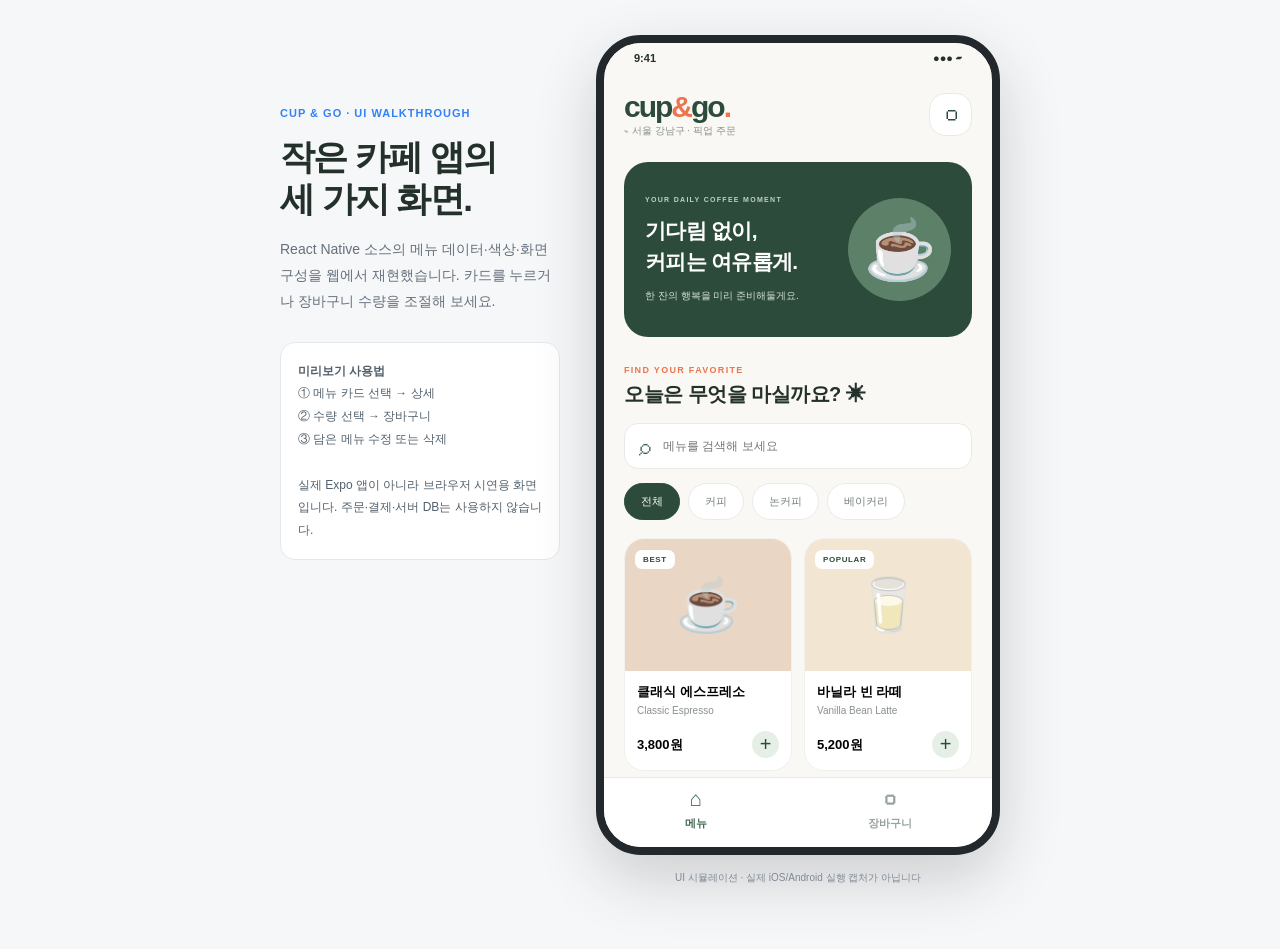
==== demo/cup-and-go/index.html @ 4f2d4dec "feat(blog): add interactive Cup & Go UI walkthrough" ====
<!doctype html>
<html lang="ko">
<head>
<meta charset="utf-8"><meta name="viewport" content="width=device-width, initial-scale=1">
<title>Cup & Go — 화면 미리보기</title>
<meta name="description" content="Cup & Go React Native 프로젝트의 화면 구성을 브라우저에서 재현한 인터랙티브 미리보기. 실제 앱 빌드/SQLite/서버 주문과는 별개입니다.">
<style>
:root{--bg:#faf8f5;--ink:#24312b;--sub:#899189;--green:#426a51;--deep:#2c4b3a;--mint:#e5efe6;--orange:#ed744c;--line:#e8eae5;--white:#fff}
*{box-sizing:border-box}html,body{margin:0}body{background:#f6f7f8;color:var(--ink);font-family:-apple-system,BlinkMacSystemFont,'Apple SD Gothic Neo','Noto Sans KR',Arial,sans-serif;min-width:320px}
.wrapper{display:flex;gap:36px;align-items:flex-start;justify-content:center;padding:35px 22px 54px;flex-wrap:wrap}.intro{width:280px;padding-top:68px}.intro .label{display:inline-block;color:#3182f6;font-size:11px;font-weight:800;letter-spacing:1px}.intro h1{font-size:35px;line-height:1.2;margin:15px 0 17px;letter-spacing:-1.6px}.intro p{font-size:14px;line-height:1.85;color:#65707c}.intro .tips{font-size:12px;padding:17px;background:#fff;border:1px solid #e5e8eb;border-radius:15px;margin-top:27px;line-height:1.9;color:#52606c}.intro a{color:#3182f6;text-decoration:none;font-weight:700}.legend{color:#8b95a1;font-size:11px;margin:16px 0}
.phone-wrap{width:min(100%,404px);flex-shrink:0}.phone{width:100%;height:820px;display:flex;flex-direction:column;border:8px solid #23282c;border-radius:45px;overflow:hidden;background:var(--bg);box-shadow:0 24px 62px #191f2830;position:relative}.status{height:29px;flex-shrink:0;display:flex;align-items:center;justify-content:space-between;padding:0 30px;font-size:11px;font-weight:800;background:var(--bg)}.screen{flex:1;overflow-y:auto;scrollbar-width:thin}.screen::-webkit-scrollbar{width:3px}.screen::-webkit-scrollbar-thumb{background:#dae2d9}.bottom{height:70px;background:#fff;border-top:1px solid var(--line);display:flex;justify-content:space-around;align-items:center;flex-shrink:0;padding-bottom:8px}.bottom button{border:0;background:none;color:#97a19b;font-size:11px;font-weight:800;cursor:pointer;display:flex;flex-direction:column;gap:5px;align-items:center}.bottom button.active{color:var(--green)}.bottom button .navicon{font-size:21px;font-weight:600}.pad{padding:18px 20px 25px}.row{display:flex;justify-content:space-between;align-items:center}.brand{font-size:30px;letter-spacing:-2px;font-weight:900;color:var(--deep)}.brand em{font-style:normal;color:var(--orange)}.place{color:var(--sub);font-size:10px;margin-top:0}.bag{width:43px;height:43px;border-radius:16px;border:1px solid var(--line);background:white;cursor:pointer;font-size:24px;color:var(--deep);position:relative}.bag span{position:absolute;right:-3px;top:-7px;font-size:10px;background:var(--orange);color:white;padding:3px 6px;border-radius:12px}.hero{background:var(--deep);border-radius:24px;color:#fff;min-height:175px;margin:24px 0 28px;padding:21px;display:flex;align-items:center;justify-content:space-between;overflow:hidden;position:relative}.hero .eyebrow{color:#bfd2c6;font-size:7px;font-weight:800;letter-spacing:1.3px}.hero h2{font-size:21px;margin:13px 0 11px;line-height:1.47;letter-spacing:-.7px}.hero p{color:#d6e2d9;font-size:10px;margin:0}.cup-graphic{background:#5d8069;width:103px;height:103px;flex-shrink:0;border-radius:100%;display:grid;place-items:center;font-size:58px}.eyebrow{color:var(--orange);font-size:9px;font-weight:800;letter-spacing:1.3px}.headline{font-size:20px;margin:6px 0 15px;letter-spacing:-.5px}.searchbox{display:flex;align-items:center;gap:10px;height:46px;border:1px solid var(--line);background:#fff;border-radius:14px;padding:0 14px;margin-bottom:14px}.searchbox span{color:var(--green);font-size:23px}.searchbox input{border:0;outline:0;flex:1;min-width:0;font:inherit;font-size:12px;color:var(--ink)}.chips{display:flex;gap:8px;margin-bottom:18px;overflow-x:auto}.chip{white-space:nowrap;padding:10px 16px;font-size:11px;border:1px solid var(--line);background:#fff;border-radius:20px;color:#778379;cursor:pointer}.chip.on{background:var(--deep);color:#fff;border-color:var(--deep)}.grid{display:grid;grid-template-columns:1fr 1fr;gap:12px}.menu-card{border:1px solid #f0f0ec;border-radius:20px;overflow:hidden;background:#fff;cursor:pointer;text-align:left;padding:0}.tile-art{height:132px;display:grid;place-items:center;position:relative;font-size:52px}.pill{position:absolute;top:11px;left:10px;padding:5px 8px;background:#fff;border-radius:7px;font-size:8px;font-weight:900;letter-spacing:.6px;color:var(--deep)}.tile-copy{padding:12px}.item-name{font-size:13px;font-weight:800}.english{color:var(--sub);font-size:10px;margin-top:4px}.tile-foot{display:flex;justify-content:space-between;align-items:center;margin-top:15px}.price{font-size:13px;font-weight:800}.plus{border-radius:50%;width:27px;height:27px;background:var(--mint);color:var(--deep);display:grid;place-items:center;font-size:20px}.disclaimer{font-size:10px;color:#9da59e;line-height:1.6;text-align:center;margin:23px 0 0}
.detail-head{display:flex;align-items:center;justify-content:space-between;padding:10px 20px 15px}.top-btn{width:38px;height:38px;background:white;border:1px solid var(--line);border-radius:14px;color:var(--deep);font-size:24px;cursor:pointer}.detail-title{font-size:14px;font-weight:800}.detail-visual{height:254px;border-radius:25px;display:grid;place-items:center;position:relative;overflow:hidden;margin-bottom:25px}.detail-visual:before{content:'';position:absolute;width:195px;height:195px;border-radius:50%;background:#ffffff50}.detail-visual .emoji{font-size:108px;position:relative}.detail-art{padding:0 21px}.detail-main{padding:0 22px}.detail-main h1{font-size:26px;margin:11px 0 0;letter-spacing:-1px}.detail-main .en{font-size:13px;color:var(--sub);margin-top:3px}.detail-main .desc{color:#626c64;font-size:13px;line-height:1.85;margin:19px 0}.separator{height:1px;background:var(--line);margin:22px 0}.qrow{display:flex;align-items:center;justify-content:space-between}.qrow strong{font-size:14px}.qrow small{font-size:10px;color:var(--sub);display:block;margin-top:5px}.qty{display:flex;align-items:center;gap:11px}.qty button{height:27px;width:27px;background:#f1f1ed;border:0;border-radius:50%;cursor:pointer;color:var(--deep);font-size:17px}.qty span{font-size:13px;font-weight:800;min-width:12px;text-align:center}.hint{margin:28px 0 15px;padding:18px;border-radius:16px;background:var(--mint);display:flex;gap:12px;color:var(--deep)}.hint .icon{font-size:21px}.hint strong{font-size:12px}.hint p{color:#66816d;font-size:10px;line-height:1.6;margin:5px 0 0}.action-area{border-top:1px solid var(--line);background:#fff;padding:12px 20px}.action{border:0;border-radius:14px;cursor:pointer;width:100%;background:var(--green);color:#fff;padding:17px 16px;font:inherit;font-size:13px;font-weight:800;display:flex;justify-content:space-between;align-items:center}.action span{font-size:13px}.action:hover{background:var(--deep)}.cart-title{font-size:27px;font-weight:900;margin:7px 0}.cart-title span{color:var(--green);font-size:18px}.cart-head{padding:24px 22px}.clear{font-size:11px;color:var(--sub);border:0;background:transparent;text-decoration:underline;cursor:pointer}.cart-pad{padding:3px 20px 22px}.cart-pad h3{font-size:15px}.cartline{display:flex;gap:13px;border:1px solid var(--line);background:#fff;border-radius:20px;padding:11px;margin:12px 0}.cartart{width:87px;height:90px;flex-shrink:0;border-radius:15px;display:grid;place-items:center;font-size:45px}.cartbody{flex:1;min-width:0;display:flex;flex-direction:column;justify-content:space-between}.carttop{display:flex;justify-content:space-between;gap:5px}.carttop strong{font-size:12px}.delete{border:0;background:none;color:var(--sub);cursor:pointer}.cartbottom{display:flex;justify-content:space-between;align-items:center}.receipt{background:#fff;border:1px solid var(--line);border-radius:19px;padding:19px;margin-top:26px}.receipt h3{margin:0 0 22px}.receiptrow{display:flex;justify-content:space-between;font-size:12px;margin-bottom:15px}.receiptrow small{font-size:12px;color:var(--sub)}.total{font-size:18px;font-weight:900;color:var(--deep)}.empty{text-align:center;padding:85px 25px;color:var(--sub)}.empty .circle{height:142px;width:142px;background:var(--mint);border-radius:50%;display:grid;place-items:center;font-size:64px;margin:0 auto 25px}.empty h2{font-size:19px;color:var(--ink)}.empty p{font-size:12px;line-height:1.7}.empty .action{margin-top:30px;justify-content:center}.previewlabel{color:#8b95a1;font-size:10px;text-align:center;margin-top:16px}
@media(max-width:760px){.wrapper{padding:16px 14px 32px;gap:17px}.intro{width:min(100%,404px);padding-top:4px}.intro h1{font-size:24px;margin:7px 0}.intro p{margin:0;font-size:12px}.intro .tips{display:none}.phone{height:730px;border-radius:34px;border-width:6px}.phone-wrap{max-width:404px}.legend{margin:4px 0}}
</style>
</head>
<body>
<div class="wrapper">
  <aside class="intro"><span class="label">CUP &amp; GO · UI WALKTHROUGH</span><h1>작은 카페 앱의<br>세 가지 화면.</h1><p>React Native 소스의 메뉴 데이터·색상·화면 구성을 웹에서 재현했습니다. 카드를 누르거나 장바구니 수량을 조절해 보세요.</p><div class="tips"><strong>미리보기 사용법</strong><br>① 메뉴 카드 선택 → 상세<br>② 수량 선택 → 장바구니<br>③ 담은 메뉴 수정 또는 삭제<br><br>실제 Expo 앱이 아니라 브라우저 시연용 화면입니다. 주문·결제·서버 DB는 사용하지 않습니다.</div></aside>
  <section class="phone-wrap" aria-label="Cup and Go 화면 미리보기"><div class="phone"><div class="status"><span>9:41</span><span>●●●  ▰</span></div><main id="screen" class="screen"></main><div id="action-area"></div><nav id="bottom" class="bottom" aria-label="화면 전환"></nav></div><p class="previewlabel">UI 시뮬레이션 · 실제 iOS/Android 실행 캡처가 아닙니다</p></section>
</div>
<script id="menu-data" type="application/json">[{"id": "espresso", "name": "클래식 에스프레소", "englishName": "Classic Espresso", "category": "coffee", "description": "깊고 진한 초콜릿 향과 고소한 여운이 남는 시그니처 에스프레소.", "price": 3800, "emoji": "☕", "background": "#E9D6C4", "badge": "BEST"}, {"id": "latte", "name": "바닐라 빈 라떼", "englishName": "Vanilla Bean Latte", "category": "coffee", "description": "마다가스카르 바닐라와 부드러운 우유가 어우러진 달콤한 라떼.", "price": 5200, "emoji": "🥛", "background": "#F2E6D2", "badge": "POPULAR"}, {"id": "americano", "name": "아이스 아메리카노", "englishName": "Iced Americano", "category": "coffee", "description": "산뜻한 산미와 균형 잡힌 바디감, 매일 마시기 좋은 커피.", "price": 4200, "emoji": "🧊", "background": "#DCE6EA", "badge": null}, {"id": "matcha", "name": "제주 말차 라떼", "englishName": "Jeju Matcha Latte", "category": "noncoffee", "description": "진한 제주 말차와 고소한 우유의 깔끔한 조화.", "price": 5800, "emoji": "🍵", "background": "#DBE8D6", "badge": "NEW"}, {"id": "lemonade", "name": "레몬 스파클링", "englishName": "Lemon Sparkling", "category": "noncoffee", "description": "생레몬의 상큼함을 톡톡 터지는 탄산에 담았어요.", "price": 5500, "emoji": "🍋", "background": "#F5E8B9", "badge": null}, {"id": "croissant", "name": "버터 크루아상", "englishName": "Butter Croissant", "category": "bakery", "description": "겹겹이 결이 살아 있는 프랑스산 버터 크루아상.", "price": 3900, "emoji": "🥐", "background": "#F0DEC7", "badge": "BEST"}, {"id": "cookie", "name": "초코칩 쿠키", "englishName": "Chocolate Chip Cookie", "category": "bakery", "description": "진한 다크초콜릿과 브라운 버터를 넣은 꾸덕한 쿠키.", "price": 3200, "emoji": "🍪", "background": "#EAD6C4", "badge": null}]</script>
<script>
const menu=JSON.parse(document.getElementById('menu-data').textContent);
const byId=Object.fromEntries(menu.map(i=>[i.id,i]));
const query=new URLSearchParams(location.search);
const startScreen=query.get('screen');
const state={view:startScreen==='cart'?'cart':startScreen==='detail'?'detail':'menu',filter:'all',search:'',detailId:'latte',quantity:1,cart:startScreen==='cart'?{latte:2,croissant:1}:{},placed:false};
const screen=document.getElementById('screen'), bottom=document.getElementById('bottom'), actionArea=document.getElementById('action-area');
const money=n=>new Intl.NumberFormat('ko-KR').format(n)+'원';
const esc=v=>String(v).replace(/[&<>"']/g,c=>({'&':'&amp;','<':'&lt;','>':'&gt;','"':'&quot;',"'":'&#39;'}[c]));
const count=()=>Object.values(state.cart).reduce((sum,n)=>sum+n,0);
const total=()=>Object.entries(state.cart).reduce((sum,[id,n])=>sum+(byId[id]?.price||0)*n,0);
const qty=(value,type,id)=>`<div class="qty"><button type="button" data-action="${type}" data-id="${id}" data-n="-1" aria-label="수량 감소">−</button><span>${value}</span><button type="button" data-action="${type}" data-id="${id}" data-n="1" aria-label="수량 증가">+</button></div>`;
function navigation(){return `<button data-action="go-menu" class="${state.view==='menu'?'active':''}"><span class="navicon">⌂</span>메뉴</button><button data-action="go-cart" class="${state.view==='cart'?'active':''}"><span class="navicon">▢</span>장바구니 ${count()?'('+count()+')':''}</button>`}
function menuPage(){const filtered=menu.filter(i=>(state.filter==='all'||i.category===state.filter)&&(i.name+' '+i.englishName).toLowerCase().includes(state.search.toLowerCase()));return `<div class="pad"><div class="row"><div><div class="brand">cup<em>&amp;</em>go<em>.</em></div><div class="place">⌁ 서울 강남구 · 픽업 주문</div></div><button class="bag" data-action="go-cart" aria-label="장바구니 열기">▢${count()?'<span>'+count()+'</span>':''}</button></div><div class="hero"><div><div class="eyebrow">YOUR DAILY COFFEE MOMENT</div><h2>기다림 없이,<br>커피는 여유롭게.</h2><p>한 잔의 행복을 미리 준비해둘게요.</p></div><div class="cup-graphic">☕</div></div><div class="eyebrow">FIND YOUR FAVORITE</div><h2 class="headline">오늘은 무엇을 마실까요? ✳</h2><label class="searchbox"><span>⌕</span><input id="search" placeholder="메뉴를 검색해 보세요" aria-label="메뉴 검색" value="${esc(state.search)}"></label><div class="chips">${[['all','전체'],['coffee','커피'],['noncoffee','논커피'],['bakery','베이커리']].map(([v,label])=>`<button data-action="filter" data-id="${v}" class="chip ${state.filter===v?'on':''}">${label}</button>`).join('')}</div><div class="grid">${filtered.map(item=>`<button class="menu-card" data-action="detail" data-id="${item.id}"><div class="tile-art" style="background:${item.background}">${item.badge?'<span class="pill">'+esc(item.badge)+'</span>':''}<span>${esc(item.emoji)}</span></div><div class="tile-copy"><div class="item-name">${esc(item.name)}</div><div class="english">${esc(item.englishName)}</div><div class="tile-foot"><span class="price">${money(item.price)}</span><span class="plus">+</span></div></div></button>`).join('')||'<p>검색 결과가 없어요.</p>'}</div><p class="disclaimer">학습용 화면 미리보기 · 실제 주문 및 결제는 진행되지 않아요.</p></div>`}
function detailPage(){const i=byId[state.detailId]||menu[0];return `<div class="detail-head"><button class="top-btn" data-action="go-menu" aria-label="뒤로">‹</button><span class="detail-title">메뉴 상세</span><button class="top-btn" data-action="go-cart" aria-label="장바구니">▢</button></div><div class="detail-art"><div class="detail-visual" style="background:${i.background}">${i.badge?'<span class="pill">'+esc(i.badge)+'</span>':''}<span class="emoji">${esc(i.emoji)}</span></div></div><div class="detail-main"><div class="eyebrow">MADE WITH CARE, JUST FOR YOU</div><h1>${esc(i.name)}</h1><div class="en">${esc(i.englishName)}</div><p class="desc">${esc(i.description)}</p><div class="separator"></div><div class="qrow"><div><strong>수량 선택</strong><small>한 번에 최대 20개까지 담을 수 있어요.</small></div>${qty(state.quantity,'detail-qty',i.id)}</div><div class="hint"><span class="icon">✳</span><div><strong>픽업 주문 연습</strong><p>실제 결제는 진행되지 않는 포트폴리오 데모입니다.</p></div></div></div>`}
function cartPage(){const rows=Object.entries(state.cart).filter(([,n])=>n>0);return `<div class="cart-head row"><div><div class="eyebrow">YOUR ORDER</div><h1 class="cart-title">장바구니 <span>(${count()})</span></h1></div>${rows.length?'<button class="clear" data-action="clear">전체 비우기</button>':''}</div>${!rows.length?`<div class="empty"><div class="circle">${state.placed?'🎉':'🛍️'}</div><h2>${state.placed?'데모 주문 완료!':'아직 담긴 메뉴가 없어요'}</h2><p>${state.placed?'미리보기에서 주문 과정을 시뮬레이션했어요. 실제 서버에는 저장되지 않습니다.':'오늘의 커피를 골라 장바구니에 담아보세요.'}</p><button class="action" data-action="go-menu">메뉴 보러 가기 →</button></div>`:`<div class="cart-pad"><h3>담은 메뉴</h3>${rows.map(([id,n])=>{const i=byId[id];return `<div class="cartline"><div class="cartart" style="background:${i.background}">${esc(i.emoji)}</div><div class="cartbody"><div><div class="carttop"><strong>${esc(i.name)}</strong><button class="delete" data-action="remove" data-id="${id}" aria-label="${esc(i.name)} 삭제">✕</button></div><div class="english">${esc(i.englishName)}</div></div><div class="cartbottom"><strong class="price">${money(i.price*n)}</strong>${qty(n,'cart-qty',id)}</div></div></div>`}).join('')}<div class="receipt"><h3>주문 요약</h3><div class="receiptrow"><small>상품 금액</small><strong>${money(total())}</strong></div><div class="receiptrow"><small>픽업 수수료</small><strong style="color:var(--green)">무료</strong></div><div class="separator"></div><div class="receiptrow"><strong>총 금액</strong><strong class="total">${money(total())}</strong></div></div><p class="disclaimer">이 웹 미리보기는 브라우저 메모리에서만 장바구니를 관리합니다. 실제 앱 버전의 SQLite나 주문 서버에 연결되지 않습니다.</p></div>`}`}
function render(){screen.innerHTML=state.view==='detail'?detailPage():state.view==='cart'?cartPage():menuPage();actionArea.className='';actionArea.innerHTML=state.view==='detail'?`<div class="action-area"><button class="action" data-action="add">장바구니에 담기 → <span>${money((byId[state.detailId]||menu[0]).price*state.quantity)}</span></button></div>`:state.view==='cart'&&count()?`<div class="action-area"><button class="action" data-action="checkout">데모 주문 체험 → <span>${money(total())}</span></button></div>`:'';bottom.innerHTML=navigation()}
function go(view){state.view=view;screen.scrollTop=0;render()}
document.addEventListener('click',event=>{const b=event.target.closest('[data-action]');if(!b)return;const action=b.dataset.action,id=b.dataset.id,n=Number(b.dataset.n);switch(action){case'go-menu':go('menu');break;case'go-cart':go('cart');break;case'filter':state.filter=id;render();break;case'detail':state.detailId=id;state.quantity=1;go('detail');break;case'detail-qty':state.quantity=Math.max(1,Math.min(20,state.quantity+n));render();break;case'cart-qty':state.cart[id]=Math.max(0,Math.min(20,(state.cart[id]||0)+n));if(!state.cart[id])delete state.cart[id];render();break;case'remove':delete state.cart[id];render();break;case'clear':state.cart={};state.placed=false;render();break;case'add':state.cart[state.detailId]=Math.min(20,(state.cart[state.detailId]||0)+state.quantity);state.placed=false;go('cart');break;case'checkout':state.placed=true;state.cart={};go('cart');break}});
document.addEventListener('input',event=>{if(event.target.id==='search'){const value=event.target.value,sel=event.target.selectionStart;state.search=value;render();const target=document.getElementById('search');if(target){target.focus();target.setSelectionRange(sel,sel)}}});
render();
</script>
</body></html>
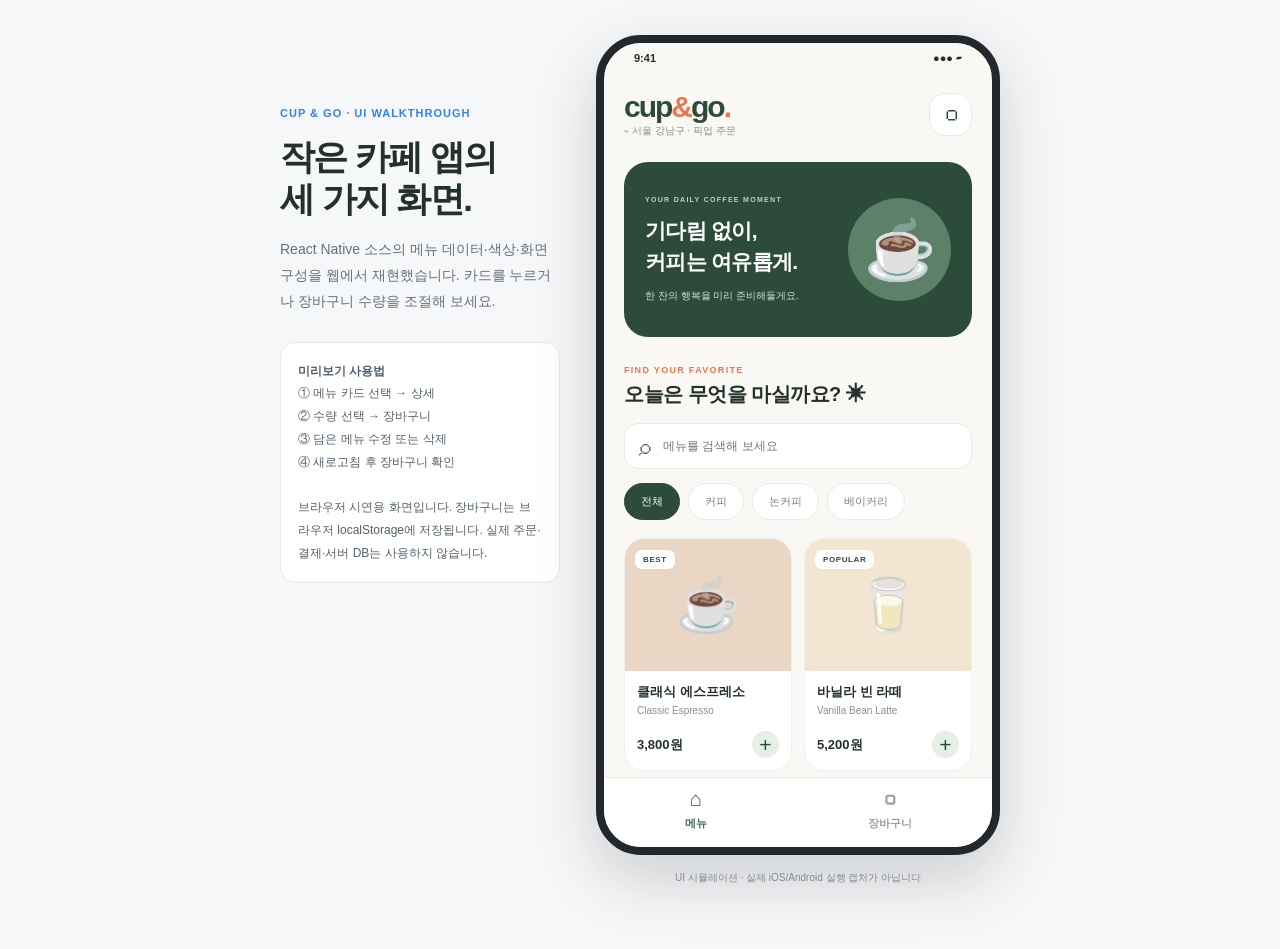
==== commit bc228172: "fix: persist preview cart CRUD in browser storage and enable quick add" ====
--- a/demo/cup-and-go/index.html
+++ b/demo/cup-and-go/index.html
@@ -12,10 +12,20 @@
 .detail-head{display:flex;align-items:center;justify-content:space-between;padding:10px 20px 15px}.top-btn{width:38px;height:38px;background:white;border:1px solid var(--line);border-radius:14px;color:var(--deep);font-size:24px;cursor:pointer}.detail-title{font-size:14px;font-weight:800}.detail-visual{height:254px;border-radius:25px;display:grid;place-items:center;position:relative;overflow:hidden;margin-bottom:25px}.detail-visual:before{content:'';position:absolute;width:195px;height:195px;border-radius:50%;background:#ffffff50}.detail-visual .emoji{font-size:108px;position:relative}.detail-art{padding:0 21px}.detail-main{padding:0 22px}.detail-main h1{font-size:26px;margin:11px 0 0;letter-spacing:-1px}.detail-main .en{font-size:13px;color:var(--sub);margin-top:3px}.detail-main .desc{color:#626c64;font-size:13px;line-height:1.85;margin:19px 0}.separator{height:1px;background:var(--line);margin:22px 0}.qrow{display:flex;align-items:center;justify-content:space-between}.qrow strong{font-size:14px}.qrow small{font-size:10px;color:var(--sub);display:block;margin-top:5px}.qty{display:flex;align-items:center;gap:11px}.qty button{height:27px;width:27px;background:#f1f1ed;border:0;border-radius:50%;cursor:pointer;color:var(--deep);font-size:17px}.qty span{font-size:13px;font-weight:800;min-width:12px;text-align:center}.hint{margin:28px 0 15px;padding:18px;border-radius:16px;background:var(--mint);display:flex;gap:12px;color:var(--deep)}.hint .icon{font-size:21px}.hint strong{font-size:12px}.hint p{color:#66816d;font-size:10px;line-height:1.6;margin:5px 0 0}.action-area{border-top:1px solid var(--line);background:#fff;padding:12px 20px}.action{border:0;border-radius:14px;cursor:pointer;width:100%;background:var(--green);color:#fff;padding:17px 16px;font:inherit;font-size:13px;font-weight:800;display:flex;justify-content:space-between;align-items:center}.action span{font-size:13px}.action:hover{background:var(--deep)}.cart-title{font-size:27px;font-weight:900;margin:7px 0}.cart-title span{color:var(--green);font-size:18px}.cart-head{padding:24px 22px}.clear{font-size:11px;color:var(--sub);border:0;background:transparent;text-decoration:underline;cursor:pointer}.cart-pad{padding:3px 20px 22px}.cart-pad h3{font-size:15px}.cartline{display:flex;gap:13px;border:1px solid var(--line);background:#fff;border-radius:20px;padding:11px;margin:12px 0}.cartart{width:87px;height:90px;flex-shrink:0;border-radius:15px;display:grid;place-items:center;font-size:45px}.cartbody{flex:1;min-width:0;display:flex;flex-direction:column;justify-content:space-between}.carttop{display:flex;justify-content:space-between;gap:5px}.carttop strong{font-size:12px}.delete{border:0;background:none;color:var(--sub);cursor:pointer}.cartbottom{display:flex;justify-content:space-between;align-items:center}.receipt{background:#fff;border:1px solid var(--line);border-radius:19px;padding:19px;margin-top:26px}.receipt h3{margin:0 0 22px}.receiptrow{display:flex;justify-content:space-between;font-size:12px;margin-bottom:15px}.receiptrow small{font-size:12px;color:var(--sub)}.total{font-size:18px;font-weight:900;color:var(--deep)}.empty{text-align:center;padding:85px 25px;color:var(--sub)}.empty .circle{height:142px;width:142px;background:var(--mint);border-radius:50%;display:grid;place-items:center;font-size:64px;margin:0 auto 25px}.empty h2{font-size:19px;color:var(--ink)}.empty p{font-size:12px;line-height:1.7}.empty .action{margin-top:30px;justify-content:center}.previewlabel{color:#8b95a1;font-size:10px;text-align:center;margin-top:16px}
 @media(max-width:760px){.wrapper{padding:16px 14px 32px;gap:17px}.intro{width:min(100%,404px);padding-top:4px}.intro h1{font-size:24px;margin:7px 0}.intro p{margin:0;font-size:12px}.intro .tips{display:none}.phone{height:730px;border-radius:34px;border-width:6px}.phone-wrap{max-width:404px}.legend{margin:4px 0}}
 </style>
+<style id="embed-mode-styles">
+body.embed{background:#fff;min-width:0}
+body.embed .intro{display:none}
+body.embed .wrapper{padding:12px 8px 22px;gap:0}
+body.embed .phone-wrap{width:min(100%,404px)}
+body.embed .phone{height:730px;border-width:7px;border-radius:36px;box-shadow:0 10px 36px #191f2820}
+</style>
+<style id="cart-persistence-style">
+.menu-card{position:relative}.menu-detail{display:block;width:100%;text-align:left;border:0;padding:0;background:#fff;color:inherit;font:inherit;cursor:pointer}.menu-detail .tile-foot{padding-right:32px;min-height:27px}.quick-add{position:absolute;right:12px;bottom:12px;border:0;cursor:pointer;font:inherit;font-size:21px;line-height:1}.quick-add:focus-visible{outline:2px solid var(--green);outline-offset:2px}.storage-notice{padding:10px 16px;color:#984b34;font-size:12px;background:#fff0ec;line-height:1.5}.menu-detail:focus-visible{outline:2px solid var(--green);outline-offset:-3px}
+</style>
 </head>
-<body>
+<body><script>if(new URLSearchParams(location.search).get('embed')==='1')document.body.classList.add('embed');</script>
 <div class="wrapper">
-  <aside class="intro"><span class="label">CUP &amp; GO · UI WALKTHROUGH</span><h1>작은 카페 앱의<br>세 가지 화면.</h1><p>React Native 소스의 메뉴 데이터·색상·화면 구성을 웹에서 재현했습니다. 카드를 누르거나 장바구니 수량을 조절해 보세요.</p><div class="tips"><strong>미리보기 사용법</strong><br>① 메뉴 카드 선택 → 상세<br>② 수량 선택 → 장바구니<br>③ 담은 메뉴 수정 또는 삭제<br><br>실제 Expo 앱이 아니라 브라우저 시연용 화면입니다. 주문·결제·서버 DB는 사용하지 않습니다.</div></aside>
+  <aside class="intro"><span class="label">CUP &amp; GO · UI WALKTHROUGH</span><h1>작은 카페 앱의<br>세 가지 화면.</h1><p>React Native 소스의 메뉴 데이터·색상·화면 구성을 웹에서 재현했습니다. 카드를 누르거나 장바구니 수량을 조절해 보세요.</p><div class="tips"><strong>미리보기 사용법</strong><br>① 메뉴 카드 선택 → 상세<br>② 수량 선택 → 장바구니<br>③ 담은 메뉴 수정 또는 삭제<br>④ 새로고침 후 장바구니 확인<br><br>브라우저 시연용 화면입니다. 장바구니는 브라우저 localStorage에 저장됩니다. 실제 주문·결제·서버 DB는 사용하지 않습니다.</div></aside>
   <section class="phone-wrap" aria-label="Cup and Go 화면 미리보기"><div class="phone"><div class="status"><span>9:41</span><span>●●●  ▰</span></div><main id="screen" class="screen"></main><div id="action-area"></div><nav id="bottom" class="bottom" aria-label="화면 전환"></nav></div><p class="previewlabel">UI 시뮬레이션 · 실제 iOS/Android 실행 캡처가 아닙니다</p></section>
 </div>
 <script id="menu-data" type="application/json">[{"id": "espresso", "name": "클래식 에스프레소", "englishName": "Classic Espresso", "category": "coffee", "description": "깊고 진한 초콜릿 향과 고소한 여운이 남는 시그니처 에스프레소.", "price": 3800, "emoji": "☕", "background": "#E9D6C4", "badge": "BEST"}, {"id": "latte", "name": "바닐라 빈 라떼", "englishName": "Vanilla Bean Latte", "category": "coffee", "description": "마다가스카르 바닐라와 부드러운 우유가 어우러진 달콤한 라떼.", "price": 5200, "emoji": "🥛", "background": "#F2E6D2", "badge": "POPULAR"}, {"id": "americano", "name": "아이스 아메리카노", "englishName": "Iced Americano", "category": "coffee", "description": "산뜻한 산미와 균형 잡힌 바디감, 매일 마시기 좋은 커피.", "price": 4200, "emoji": "🧊", "background": "#DCE6EA", "badge": null}, {"id": "matcha", "name": "제주 말차 라떼", "englishName": "Jeju Matcha Latte", "category": "noncoffee", "description": "진한 제주 말차와 고소한 우유의 깔끔한 조화.", "price": 5800, "emoji": "🍵", "background": "#DBE8D6", "badge": "NEW"}, {"id": "lemonade", "name": "레몬 스파클링", "englishName": "Lemon Sparkling", "category": "noncoffee", "description": "생레몬의 상큼함을 톡톡 터지는 탄산에 담았어요.", "price": 5500, "emoji": "🍋", "background": "#F5E8B9", "badge": null}, {"id": "croissant", "name": "버터 크루아상", "englishName": "Butter Croissant", "category": "bakery", "description": "겹겹이 결이 살아 있는 프랑스산 버터 크루아상.", "price": 3900, "emoji": "🥐", "background": "#F0DEC7", "badge": "BEST"}, {"id": "cookie", "name": "초코칩 쿠키", "englishName": "Chocolate Chip Cookie", "category": "bakery", "description": "진한 다크초콜릿과 브라운 버터를 넣은 꾸덕한 쿠키.", "price": 3200, "emoji": "🍪", "background": "#EAD6C4", "badge": null}]</script>
@@ -24,7 +34,41 @@
 const byId=Object.fromEntries(menu.map(i=>[i.id,i]));
 const query=new URLSearchParams(location.search);
 const startScreen=query.get('screen');
-const state={view:startScreen==='cart'?'cart':startScreen==='detail'?'detail':'menu',filter:'all',search:'',detailId:'latte',quantity:1,cart:startScreen==='cart'?{latte:2,croissant:1}:{},placed:false};
+const CART_KEY='cup-and-go-preview-cart-v1';
+let storageError=false;
+function normalizeCart(value){
+  if(!value || typeof value!=='object' || Array.isArray(value))return {};
+  return Object.fromEntries(Object.entries(value).filter(([id,n])=>Object.hasOwn(byId,id)&&Number.isInteger(n)&&n>=1&&n<=20));
+}
+function readCart(){
+  try {
+    const raw=localStorage.getItem(CART_KEY);
+    storageError=false;
+    return raw===null?{}:normalizeCart(JSON.parse(raw));
+  } catch(error) {
+    storageError=true;
+    return {};
+  }
+}
+const state={view:startScreen==='cart'?'cart':startScreen==='detail'?'detail':'menu',filter:'all',search:'',detailId:'latte',quantity:1,cart:readCart(),placed:false};
+function saveCart(){
+  try {localStorage.setItem(CART_KEY,JSON.stringify(state.cart));storageError=false;}
+  catch(error){storageError=true;}
+}
+function addItem(id,n=1){
+  if(!Object.hasOwn(byId,id)||!Number.isInteger(n)||n<1)return;
+  state.cart[id]=Math.min(20,(state.cart[id]||0)+n);
+  state.placed=false;
+  saveCart();
+}
+function changeItem(id,n){
+  if(!Object.hasOwn(state.cart,id)||!Number.isInteger(n))return;
+  const next=Math.max(0,Math.min(20,state.cart[id]+n));
+  if(next===0)delete state.cart[id];else state.cart[id]=next;
+  saveCart();
+}
+function removeItem(id){delete state.cart[id];saveCart();}
+function clearCart(){state.cart={};saveCart();}
 const screen=document.getElementById('screen'), bottom=document.getElementById('bottom'), actionArea=document.getElementById('action-area');
 const money=n=>new Intl.NumberFormat('ko-KR').format(n)+'원';
 const esc=v=>String(v).replace(/[&<>"']/g,c=>({'&':'&amp;','<':'&lt;','>':'&gt;','"':'&quot;',"'":'&#39;'}[c]));
@@ -32,13 +76,20 @@
 const total=()=>Object.entries(state.cart).reduce((sum,[id,n])=>sum+(byId[id]?.price||0)*n,0);
 const qty=(value,type,id)=>`<div class="qty"><button type="button" data-action="${type}" data-id="${id}" data-n="-1" aria-label="수량 감소">−</button><span>${value}</span><button type="button" data-action="${type}" data-id="${id}" data-n="1" aria-label="수량 증가">+</button></div>`;
 function navigation(){return `<button data-action="go-menu" class="${state.view==='menu'?'active':''}"><span class="navicon">⌂</span>메뉴</button><button data-action="go-cart" class="${state.view==='cart'?'active':''}"><span class="navicon">▢</span>장바구니 ${count()?'('+count()+')':''}</button>`}
-function menuPage(){const filtered=menu.filter(i=>(state.filter==='all'||i.category===state.filter)&&(i.name+' '+i.englishName).toLowerCase().includes(state.search.toLowerCase()));return `<div class="pad"><div class="row"><div><div class="brand">cup<em>&amp;</em>go<em>.</em></div><div class="place">⌁ 서울 강남구 · 픽업 주문</div></div><button class="bag" data-action="go-cart" aria-label="장바구니 열기">▢${count()?'<span>'+count()+'</span>':''}</button></div><div class="hero"><div><div class="eyebrow">YOUR DAILY COFFEE MOMENT</div><h2>기다림 없이,<br>커피는 여유롭게.</h2><p>한 잔의 행복을 미리 준비해둘게요.</p></div><div class="cup-graphic">☕</div></div><div class="eyebrow">FIND YOUR FAVORITE</div><h2 class="headline">오늘은 무엇을 마실까요? ✳</h2><label class="searchbox"><span>⌕</span><input id="search" placeholder="메뉴를 검색해 보세요" aria-label="메뉴 검색" value="${esc(state.search)}"></label><div class="chips">${[['all','전체'],['coffee','커피'],['noncoffee','논커피'],['bakery','베이커리']].map(([v,label])=>`<button data-action="filter" data-id="${v}" class="chip ${state.filter===v?'on':''}">${label}</button>`).join('')}</div><div class="grid">${filtered.map(item=>`<button class="menu-card" data-action="detail" data-id="${item.id}"><div class="tile-art" style="background:${item.background}">${item.badge?'<span class="pill">'+esc(item.badge)+'</span>':''}<span>${esc(item.emoji)}</span></div><div class="tile-copy"><div class="item-name">${esc(item.name)}</div><div class="english">${esc(item.englishName)}</div><div class="tile-foot"><span class="price">${money(item.price)}</span><span class="plus">+</span></div></div></button>`).join('')||'<p>검색 결과가 없어요.</p>'}</div><p class="disclaimer">학습용 화면 미리보기 · 실제 주문 및 결제는 진행되지 않아요.</p></div>`}
+function menuPage(){const filtered=menu.filter(i=>(state.filter==='all'||i.category===state.filter)&&(i.name+' '+i.englishName).toLowerCase().includes(state.search.toLowerCase()));return `<div class="pad"><div class="row"><div><div class="brand">cup<em>&amp;</em>go<em>.</em></div><div class="place">⌁ 서울 강남구 · 픽업 주문</div></div><button class="bag" data-action="go-cart" aria-label="장바구니 열기">▢${count()?'<span>'+count()+'</span>':''}</button></div><div class="hero"><div><div class="eyebrow">YOUR DAILY COFFEE MOMENT</div><h2>기다림 없이,<br>커피는 여유롭게.</h2><p>한 잔의 행복을 미리 준비해둘게요.</p></div><div class="cup-graphic">☕</div></div><div class="eyebrow">FIND YOUR FAVORITE</div><h2 class="headline">오늘은 무엇을 마실까요? ✳</h2><label class="searchbox"><span>⌕</span><input id="search" placeholder="메뉴를 검색해 보세요" aria-label="메뉴 검색" value="${esc(state.search)}"></label><div class="chips">${[['all','전체'],['coffee','커피'],['noncoffee','논커피'],['bakery','베이커리']].map(([v,label])=>`<button data-action="filter" data-id="${v}" class="chip ${state.filter===v?'on':''}">${label}</button>`).join('')}</div><div class="grid">${filtered.map(item=>`<div class="menu-card"><button class="menu-detail" data-action="detail" data-id="${item.id}"><div class="tile-art" style="background:${item.background}">${item.badge?'<span class="pill">'+esc(item.badge)+'</span>':''}<span>${esc(item.emoji)}</span></div><div class="tile-copy"><div class="item-name">${esc(item.name)}</div><div class="english">${esc(item.englishName)}</div><div class="tile-foot"><span class="price">${money(item.price)}</span></div></div></button><button type="button" class="plus quick-add" data-action="quick-add" data-id="${item.id}" aria-label="${esc(item.name)} 장바구니에 바로 담기">+</button></div>`).join('')||'<p>검색 결과가 없어요.</p>'}</div><p class="disclaimer">학습용 화면 미리보기 · 실제 주문 및 결제는 진행되지 않아요.</p></div>`}
 function detailPage(){const i=byId[state.detailId]||menu[0];return `<div class="detail-head"><button class="top-btn" data-action="go-menu" aria-label="뒤로">‹</button><span class="detail-title">메뉴 상세</span><button class="top-btn" data-action="go-cart" aria-label="장바구니">▢</button></div><div class="detail-art"><div class="detail-visual" style="background:${i.background}">${i.badge?'<span class="pill">'+esc(i.badge)+'</span>':''}<span class="emoji">${esc(i.emoji)}</span></div></div><div class="detail-main"><div class="eyebrow">MADE WITH CARE, JUST FOR YOU</div><h1>${esc(i.name)}</h1><div class="en">${esc(i.englishName)}</div><p class="desc">${esc(i.description)}</p><div class="separator"></div><div class="qrow"><div><strong>수량 선택</strong><small>한 번에 최대 20개까지 담을 수 있어요.</small></div>${qty(state.quantity,'detail-qty',i.id)}</div><div class="hint"><span class="icon">✳</span><div><strong>픽업 주문 연습</strong><p>실제 결제는 진행되지 않는 포트폴리오 데모입니다.</p></div></div></div>`}
-function cartPage(){const rows=Object.entries(state.cart).filter(([,n])=>n>0);return `<div class="cart-head row"><div><div class="eyebrow">YOUR ORDER</div><h1 class="cart-title">장바구니 <span>(${count()})</span></h1></div>${rows.length?'<button class="clear" data-action="clear">전체 비우기</button>':''}</div>${!rows.length?`<div class="empty"><div class="circle">${state.placed?'🎉':'🛍️'}</div><h2>${state.placed?'데모 주문 완료!':'아직 담긴 메뉴가 없어요'}</h2><p>${state.placed?'미리보기에서 주문 과정을 시뮬레이션했어요. 실제 서버에는 저장되지 않습니다.':'오늘의 커피를 골라 장바구니에 담아보세요.'}</p><button class="action" data-action="go-menu">메뉴 보러 가기 →</button></div>`:`<div class="cart-pad"><h3>담은 메뉴</h3>${rows.map(([id,n])=>{const i=byId[id];return `<div class="cartline"><div class="cartart" style="background:${i.background}">${esc(i.emoji)}</div><div class="cartbody"><div><div class="carttop"><strong>${esc(i.name)}</strong><button class="delete" data-action="remove" data-id="${id}" aria-label="${esc(i.name)} 삭제">✕</button></div><div class="english">${esc(i.englishName)}</div></div><div class="cartbottom"><strong class="price">${money(i.price*n)}</strong>${qty(n,'cart-qty',id)}</div></div></div>`}).join('')}<div class="receipt"><h3>주문 요약</h3><div class="receiptrow"><small>상품 금액</small><strong>${money(total())}</strong></div><div class="receiptrow"><small>픽업 수수료</small><strong style="color:var(--green)">무료</strong></div><div class="separator"></div><div class="receiptrow"><strong>총 금액</strong><strong class="total">${money(total())}</strong></div></div><p class="disclaimer">이 웹 미리보기는 브라우저 메모리에서만 장바구니를 관리합니다. 실제 앱 버전의 SQLite나 주문 서버에 연결되지 않습니다.</p></div>`}`}
-function render(){screen.innerHTML=state.view==='detail'?detailPage():state.view==='cart'?cartPage():menuPage();actionArea.className='';actionArea.innerHTML=state.view==='detail'?`<div class="action-area"><button class="action" data-action="add">장바구니에 담기 → <span>${money((byId[state.detailId]||menu[0]).price*state.quantity)}</span></button></div>`:state.view==='cart'&&count()?`<div class="action-area"><button class="action" data-action="checkout">데모 주문 체험 → <span>${money(total())}</span></button></div>`:'';bottom.innerHTML=navigation()}
+function cartPage(){const rows=Object.entries(state.cart).filter(([,n])=>n>0);return `<div class="cart-head row"><div><div class="eyebrow">YOUR ORDER</div><h1 class="cart-title">장바구니 <span>(${count()})</span></h1></div>${rows.length?'<button class="clear" data-action="clear">전체 비우기</button>':''}</div>${!rows.length?`<div class="empty"><div class="circle">${state.placed?'🎉':'🛍️'}</div><h2>${state.placed?'데모 주문 완료!':'아직 담긴 메뉴가 없어요'}</h2><p>${state.placed?'미리보기에서 주문 과정을 시뮬레이션했어요. 실제 서버에는 저장되지 않습니다.':'오늘의 커피를 골라 장바구니에 담아보세요.'}</p><button class="action" data-action="go-menu">메뉴 보러 가기 →</button></div>`:`<div class="cart-pad"><h3>담은 메뉴</h3>${rows.map(([id,n])=>{const i=byId[id];return `<div class="cartline"><div class="cartart" style="background:${i.background}">${esc(i.emoji)}</div><div class="cartbody"><div><div class="carttop"><strong>${esc(i.name)}</strong><button class="delete" data-action="remove" data-id="${id}" aria-label="${esc(i.name)} 삭제">✕</button></div><div class="english">${esc(i.englishName)}</div></div><div class="cartbottom"><strong class="price">${money(i.price*n)}</strong>${qty(n,'cart-qty',id)}</div></div></div>`}).join('')}<div class="receipt"><h3>주문 요약</h3><div class="receiptrow"><small>상품 금액</small><strong>${money(total())}</strong></div><div class="receiptrow"><small>픽업 수수료</small><strong style="color:var(--green)">무료</strong></div><div class="separator"></div><div class="receiptrow"><strong>총 금액</strong><strong class="total">${money(total())}</strong></div></div><p class="disclaimer">이 웹 미리보기는 브라우저 localStorage에 장바구니를 저장합니다. 실제 앱의 SQLite 및 주문 서버와는 별개입니다.</p></div>`}`}
+function render(){screen.innerHTML=(storageError?'<div class="storage-notice" role="status">브라우저 저장소를 사용할 수 없어요. 새로고침하면 장바구니가 사라질 수 있어요.</div>':'')+(state.view==='detail'?detailPage():state.view==='cart'?cartPage():menuPage());actionArea.className='';actionArea.innerHTML=state.view==='detail'?`<div class="action-area"><button class="action" data-action="add">장바구니에 담기 → <span>${money((byId[state.detailId]||menu[0]).price*state.quantity)}</span></button></div>`:state.view==='cart'&&count()?`<div class="action-area"><button class="action" data-action="checkout">데모 주문 체험 → <span>${money(total())}</span></button></div>`:'';bottom.innerHTML=navigation()}
 function go(view){state.view=view;screen.scrollTop=0;render()}
-document.addEventListener('click',event=>{const b=event.target.closest('[data-action]');if(!b)return;const action=b.dataset.action,id=b.dataset.id,n=Number(b.dataset.n);switch(action){case'go-menu':go('menu');break;case'go-cart':go('cart');break;case'filter':state.filter=id;render();break;case'detail':state.detailId=id;state.quantity=1;go('detail');break;case'detail-qty':state.quantity=Math.max(1,Math.min(20,state.quantity+n));render();break;case'cart-qty':state.cart[id]=Math.max(0,Math.min(20,(state.cart[id]||0)+n));if(!state.cart[id])delete state.cart[id];render();break;case'remove':delete state.cart[id];render();break;case'clear':state.cart={};state.placed=false;render();break;case'add':state.cart[state.detailId]=Math.min(20,(state.cart[state.detailId]||0)+state.quantity);state.placed=false;go('cart');break;case'checkout':state.placed=true;state.cart={};go('cart');break}});
+document.addEventListener('click',event=>{const b=event.target.closest('[data-action]');if(!b)return;const action=b.dataset.action,id=b.dataset.id,n=Number(b.dataset.n);switch(action){case'go-menu':go('menu');break;case'go-cart':go('cart');break;case'filter':state.filter=id;render();break;case'detail':state.detailId=id;state.quantity=1;go('detail');break;case'detail-qty':state.quantity=Math.max(1,Math.min(20,state.quantity+n));render();break;case'cart-qty':changeItem(id,n);render();break;case'remove':removeItem(id);render();break;case'clear':clearCart();state.placed=false;render();break;case'quick-add':addItem(id);go('cart');break;case'add':addItem(state.detailId,state.quantity);go('cart');break;case'checkout':clearCart();state.placed=true;go('cart');break}});
 document.addEventListener('input',event=>{if(event.target.id==='search'){const value=event.target.value,sel=event.target.selectionStart;state.search=value;render();const target=document.getElementById('search');if(target){target.focus();target.setSelectionRange(sel,sel)}}});
+window.addEventListener('storage',event=>{
+  if(event.key===CART_KEY||event.key===null){
+    state.cart=readCart();
+    state.placed=false;
+    render();
+  }
+});
 render();
 </script>
 </body></html>
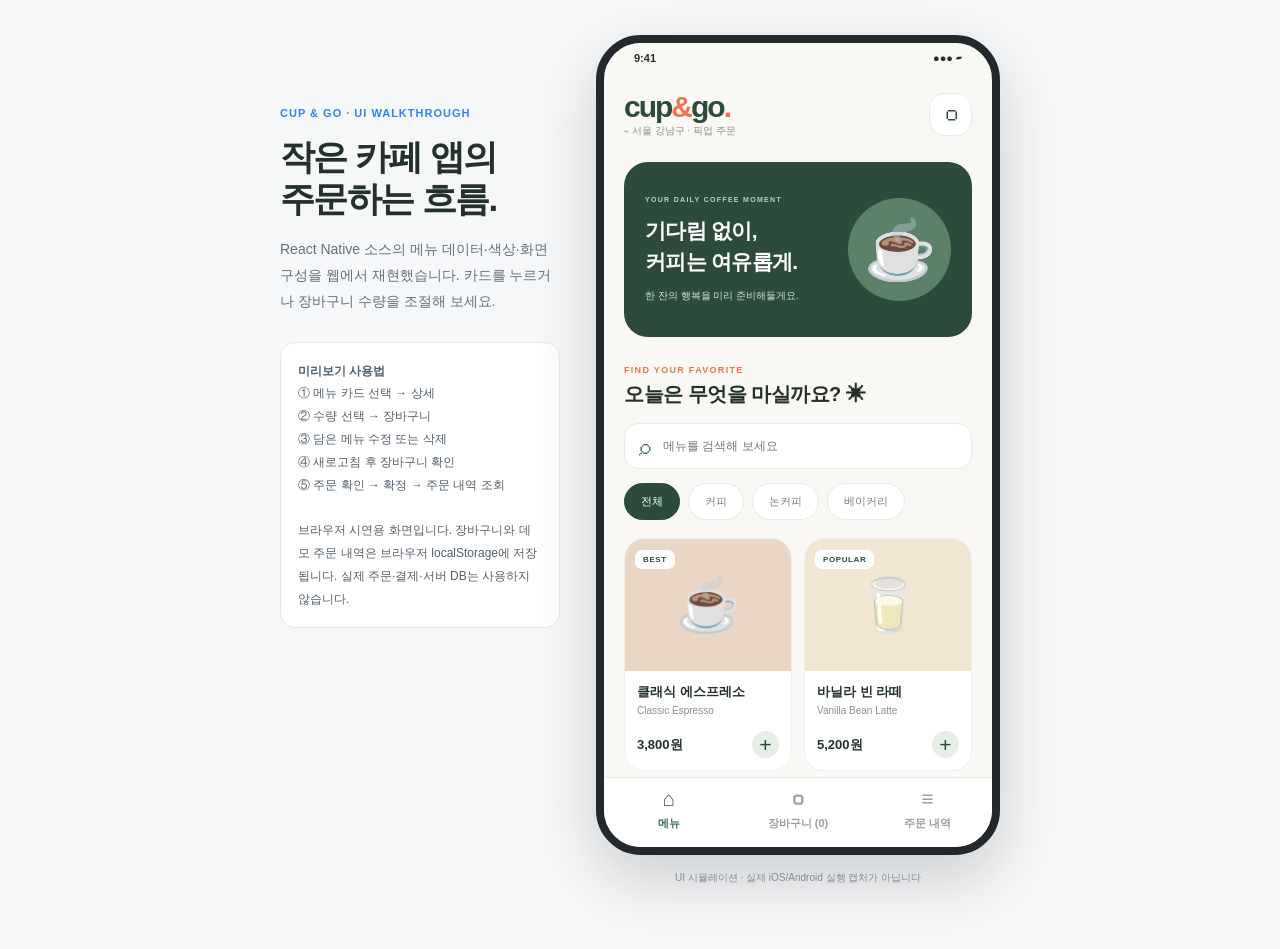
==== commit 96fd3d36: "fix: separate cart from checkout and persist readable demo order history" ====
--- a/demo/cup-and-go/index.html
+++ b/demo/cup-and-go/index.html
@@ -22,10 +22,13 @@
 <style id="cart-persistence-style">
 .menu-card{position:relative}.menu-detail{display:block;width:100%;text-align:left;border:0;padding:0;background:#fff;color:inherit;font:inherit;cursor:pointer}.menu-detail .tile-foot{padding-right:32px;min-height:27px}.quick-add{position:absolute;right:12px;bottom:12px;border:0;cursor:pointer;font:inherit;font-size:21px;line-height:1}.quick-add:focus-visible{outline:2px solid var(--green);outline-offset:2px}.storage-notice{padding:10px 16px;color:#984b34;font-size:12px;background:#fff0ec;line-height:1.5}.menu-detail:focus-visible{outline:2px solid var(--green);outline-offset:-3px}
 </style>
+<style id="order-history-styles">
+.screen{min-height:0}.bottom button{flex:1;min-width:0;padding:8px 2px;white-space:nowrap}.success-notice{font-size:12px;line-height:1.6;color:var(--deep);background:var(--mint);padding:12px;border-radius:12px;margin:0 0 16px}.review-note{font-size:12px;line-height:1.7;color:var(--sub)}.secondary-action{width:100%;border:1px solid var(--line);border-radius:14px;background:white;padding:14px;margin-top:16px;color:var(--deep);cursor:pointer;font:inherit;font-size:12px;font-weight:700}.order-card{margin:12px 0}.order-label{font-size:9px;background:var(--mint);padding:6px 8px;border-radius:8px;color:var(--deep);font-weight:800}.order-meta{font-size:10px;color:var(--sub);line-height:1.6}.compact-empty{padding:30px 12px}
+</style>
 </head>
 <body><script>if(new URLSearchParams(location.search).get('embed')==='1')document.body.classList.add('embed');</script>
 <div class="wrapper">
-  <aside class="intro"><span class="label">CUP &amp; GO · UI WALKTHROUGH</span><h1>작은 카페 앱의<br>세 가지 화면.</h1><p>React Native 소스의 메뉴 데이터·색상·화면 구성을 웹에서 재현했습니다. 카드를 누르거나 장바구니 수량을 조절해 보세요.</p><div class="tips"><strong>미리보기 사용법</strong><br>① 메뉴 카드 선택 → 상세<br>② 수량 선택 → 장바구니<br>③ 담은 메뉴 수정 또는 삭제<br>④ 새로고침 후 장바구니 확인<br><br>브라우저 시연용 화면입니다. 장바구니는 브라우저 localStorage에 저장됩니다. 실제 주문·결제·서버 DB는 사용하지 않습니다.</div></aside>
+  <aside class="intro"><span class="label">CUP &amp; GO · UI WALKTHROUGH</span><h1>작은 카페 앱의<br>주문하는 흐름.</h1><p>React Native 소스의 메뉴 데이터·색상·화면 구성을 웹에서 재현했습니다. 카드를 누르거나 장바구니 수량을 조절해 보세요.</p><div class="tips"><strong>미리보기 사용법</strong><br>① 메뉴 카드 선택 → 상세<br>② 수량 선택 → 장바구니<br>③ 담은 메뉴 수정 또는 삭제<br>④ 새로고침 후 장바구니 확인<br>⑤ 주문 확인 → 확정 → 주문 내역 조회<br><br>브라우저 시연용 화면입니다. 장바구니와 데모 주문 내역은 브라우저 localStorage에 저장됩니다. 실제 주문·결제·서버 DB는 사용하지 않습니다.</div></aside>
   <section class="phone-wrap" aria-label="Cup and Go 화면 미리보기"><div class="phone"><div class="status"><span>9:41</span><span>●●●  ▰</span></div><main id="screen" class="screen"></main><div id="action-area"></div><nav id="bottom" class="bottom" aria-label="화면 전환"></nav></div><p class="previewlabel">UI 시뮬레이션 · 실제 iOS/Android 실행 캡처가 아닙니다</p></section>
 </div>
 <script id="menu-data" type="application/json">[{"id": "espresso", "name": "클래식 에스프레소", "englishName": "Classic Espresso", "category": "coffee", "description": "깊고 진한 초콜릿 향과 고소한 여운이 남는 시그니처 에스프레소.", "price": 3800, "emoji": "☕", "background": "#E9D6C4", "badge": "BEST"}, {"id": "latte", "name": "바닐라 빈 라떼", "englishName": "Vanilla Bean Latte", "category": "coffee", "description": "마다가스카르 바닐라와 부드러운 우유가 어우러진 달콤한 라떼.", "price": 5200, "emoji": "🥛", "background": "#F2E6D2", "badge": "POPULAR"}, {"id": "americano", "name": "아이스 아메리카노", "englishName": "Iced Americano", "category": "coffee", "description": "산뜻한 산미와 균형 잡힌 바디감, 매일 마시기 좋은 커피.", "price": 4200, "emoji": "🧊", "background": "#DCE6EA", "badge": null}, {"id": "matcha", "name": "제주 말차 라떼", "englishName": "Jeju Matcha Latte", "category": "noncoffee", "description": "진한 제주 말차와 고소한 우유의 깔끔한 조화.", "price": 5800, "emoji": "🍵", "background": "#DBE8D6", "badge": "NEW"}, {"id": "lemonade", "name": "레몬 스파클링", "englishName": "Lemon Sparkling", "category": "noncoffee", "description": "생레몬의 상큼함을 톡톡 터지는 탄산에 담았어요.", "price": 5500, "emoji": "🍋", "background": "#F5E8B9", "badge": null}, {"id": "croissant", "name": "버터 크루아상", "englishName": "Butter Croissant", "category": "bakery", "description": "겹겹이 결이 살아 있는 프랑스산 버터 크루아상.", "price": 3900, "emoji": "🥐", "background": "#F0DEC7", "badge": "BEST"}, {"id": "cookie", "name": "초코칩 쿠키", "englishName": "Chocolate Chip Cookie", "category": "bakery", "description": "진한 다크초콜릿과 브라운 버터를 넣은 꾸덕한 쿠키.", "price": 3200, "emoji": "🍪", "background": "#EAD6C4", "badge": null}]</script>
@@ -50,7 +53,26 @@
     return {};
   }
 }
-const state={view:startScreen==='cart'?'cart':startScreen==='detail'?'detail':'menu',filter:'all',search:'',detailId:'latte',quantity:1,cart:readCart(),placed:false};
+const ORDER_KEY='cup-and-go-preview-orders-v1';
+function readOrders(){
+  try {
+    const data=JSON.parse(localStorage.getItem(ORDER_KEY)||'[]');
+    return Array.isArray(data)?data.filter(o=>o&&typeof o.id==='string'&&typeof o.createdAt==='string'&&Array.isArray(o.items)&&o.items.length&&o.items.every(i=>i&&typeof i.name==='string'&&Number.isInteger(i.price)&&i.price>=0&&Number.isInteger(i.quantity)&&i.quantity>0&&i.quantity<=20)).slice(0,30):[];
+  } catch(e){storageError=true;return [];}
+}
+const state={view:['cart','detail','orders'].includes(startScreen)?startScreen:'menu',filter:'all',search:'',detailId:'latte',quantity:1,cart:readCart(),orders:readOrders(),notice:'',orderError:'',placed:false};
+function snapshot(){return Object.entries(state.cart).map(([id,quantity])=>({id,name:byId[id].name,price:byId[id].price,quantity}));}
+function submitDemoOrder(){
+  if(!count())return;
+  const order={id:'DEMO-'+Date.now().toString(36).toUpperCase(),createdAt:new Date().toISOString(),items:snapshot()};
+  const next=[order,...readOrders()].slice(0,30);
+  try{localStorage.setItem(ORDER_KEY,JSON.stringify(next));}catch(e){state.orderError='주문 내역 저장에 실패했어요. 장바구니는 유지됩니다.';render();return;}
+  state.orders=next;
+  clearCart();
+  state.orderError='';
+  state.notice='데모 주문 완료. 아래에서 주문 내역을 확인할 수 있어요.';
+  go('orders');
+}
 function saveCart(){
   try {localStorage.setItem(CART_KEY,JSON.stringify(state.cart));storageError=false;}
   catch(error){storageError=true;}
@@ -59,36 +81,45 @@
   if(!Object.hasOwn(byId,id)||!Number.isInteger(n)||n<1)return;
   state.cart[id]=Math.min(20,(state.cart[id]||0)+n);
   state.placed=false;
+  state.notice=byId[id].name+'을(를) 장바구니에 담았어요.';
   saveCart();
 }
 function changeItem(id,n){
+  state.notice='';
   if(!Object.hasOwn(state.cart,id)||!Number.isInteger(n))return;
   const next=Math.max(0,Math.min(20,state.cart[id]+n));
   if(next===0)delete state.cart[id];else state.cart[id]=next;
   saveCart();
 }
-function removeItem(id){delete state.cart[id];saveCart();}
-function clearCart(){state.cart={};saveCart();}
+function removeItem(id){state.notice='';delete state.cart[id];saveCart();}
+function clearCart(){state.notice='';state.cart={};saveCart();}
 const screen=document.getElementById('screen'), bottom=document.getElementById('bottom'), actionArea=document.getElementById('action-area');
 const money=n=>new Intl.NumberFormat('ko-KR').format(n)+'원';
 const esc=v=>String(v).replace(/[&<>"']/g,c=>({'&':'&amp;','<':'&lt;','>':'&gt;','"':'&quot;',"'":'&#39;'}[c]));
 const count=()=>Object.values(state.cart).reduce((sum,n)=>sum+n,0);
 const total=()=>Object.entries(state.cart).reduce((sum,[id,n])=>sum+(byId[id]?.price||0)*n,0);
 const qty=(value,type,id)=>`<div class="qty"><button type="button" data-action="${type}" data-id="${id}" data-n="-1" aria-label="수량 감소">−</button><span>${value}</span><button type="button" data-action="${type}" data-id="${id}" data-n="1" aria-label="수량 증가">+</button></div>`;
-function navigation(){return `<button data-action="go-menu" class="${state.view==='menu'?'active':''}"><span class="navicon">⌂</span>메뉴</button><button data-action="go-cart" class="${state.view==='cart'?'active':''}"><span class="navicon">▢</span>장바구니 ${count()?'('+count()+')':''}</button>`}
+function navigation(){return `<button data-action="go-menu" class="${state.view==='menu'?'active':''}"><span class="navicon">⌂</span>메뉴</button><button data-action="go-cart" class="${['cart','review'].includes(state.view)?'active':''}"><span class="navicon">▢</span>장바구니 (${count()})</button><button data-action="go-orders" class="${state.view==='orders'?'active':''}"><span class="navicon">≡</span>주문 내역</button>`}
 function menuPage(){const filtered=menu.filter(i=>(state.filter==='all'||i.category===state.filter)&&(i.name+' '+i.englishName).toLowerCase().includes(state.search.toLowerCase()));return `<div class="pad"><div class="row"><div><div class="brand">cup<em>&amp;</em>go<em>.</em></div><div class="place">⌁ 서울 강남구 · 픽업 주문</div></div><button class="bag" data-action="go-cart" aria-label="장바구니 열기">▢${count()?'<span>'+count()+'</span>':''}</button></div><div class="hero"><div><div class="eyebrow">YOUR DAILY COFFEE MOMENT</div><h2>기다림 없이,<br>커피는 여유롭게.</h2><p>한 잔의 행복을 미리 준비해둘게요.</p></div><div class="cup-graphic">☕</div></div><div class="eyebrow">FIND YOUR FAVORITE</div><h2 class="headline">오늘은 무엇을 마실까요? ✳</h2><label class="searchbox"><span>⌕</span><input id="search" placeholder="메뉴를 검색해 보세요" aria-label="메뉴 검색" value="${esc(state.search)}"></label><div class="chips">${[['all','전체'],['coffee','커피'],['noncoffee','논커피'],['bakery','베이커리']].map(([v,label])=>`<button data-action="filter" data-id="${v}" class="chip ${state.filter===v?'on':''}">${label}</button>`).join('')}</div><div class="grid">${filtered.map(item=>`<div class="menu-card"><button class="menu-detail" data-action="detail" data-id="${item.id}"><div class="tile-art" style="background:${item.background}">${item.badge?'<span class="pill">'+esc(item.badge)+'</span>':''}<span>${esc(item.emoji)}</span></div><div class="tile-copy"><div class="item-name">${esc(item.name)}</div><div class="english">${esc(item.englishName)}</div><div class="tile-foot"><span class="price">${money(item.price)}</span></div></div></button><button type="button" class="plus quick-add" data-action="quick-add" data-id="${item.id}" aria-label="${esc(item.name)} 장바구니에 바로 담기">+</button></div>`).join('')||'<p>검색 결과가 없어요.</p>'}</div><p class="disclaimer">학습용 화면 미리보기 · 실제 주문 및 결제는 진행되지 않아요.</p></div>`}
 function detailPage(){const i=byId[state.detailId]||menu[0];return `<div class="detail-head"><button class="top-btn" data-action="go-menu" aria-label="뒤로">‹</button><span class="detail-title">메뉴 상세</span><button class="top-btn" data-action="go-cart" aria-label="장바구니">▢</button></div><div class="detail-art"><div class="detail-visual" style="background:${i.background}">${i.badge?'<span class="pill">'+esc(i.badge)+'</span>':''}<span class="emoji">${esc(i.emoji)}</span></div></div><div class="detail-main"><div class="eyebrow">MADE WITH CARE, JUST FOR YOU</div><h1>${esc(i.name)}</h1><div class="en">${esc(i.englishName)}</div><p class="desc">${esc(i.description)}</p><div class="separator"></div><div class="qrow"><div><strong>수량 선택</strong><small>한 번에 최대 20개까지 담을 수 있어요.</small></div>${qty(state.quantity,'detail-qty',i.id)}</div><div class="hint"><span class="icon">✳</span><div><strong>픽업 주문 연습</strong><p>실제 결제는 진행되지 않는 포트폴리오 데모입니다.</p></div></div></div>`}
-function cartPage(){const rows=Object.entries(state.cart).filter(([,n])=>n>0);return `<div class="cart-head row"><div><div class="eyebrow">YOUR ORDER</div><h1 class="cart-title">장바구니 <span>(${count()})</span></h1></div>${rows.length?'<button class="clear" data-action="clear">전체 비우기</button>':''}</div>${!rows.length?`<div class="empty"><div class="circle">${state.placed?'🎉':'🛍️'}</div><h2>${state.placed?'데모 주문 완료!':'아직 담긴 메뉴가 없어요'}</h2><p>${state.placed?'미리보기에서 주문 과정을 시뮬레이션했어요. 실제 서버에는 저장되지 않습니다.':'오늘의 커피를 골라 장바구니에 담아보세요.'}</p><button class="action" data-action="go-menu">메뉴 보러 가기 →</button></div>`:`<div class="cart-pad"><h3>담은 메뉴</h3>${rows.map(([id,n])=>{const i=byId[id];return `<div class="cartline"><div class="cartart" style="background:${i.background}">${esc(i.emoji)}</div><div class="cartbody"><div><div class="carttop"><strong>${esc(i.name)}</strong><button class="delete" data-action="remove" data-id="${id}" aria-label="${esc(i.name)} 삭제">✕</button></div><div class="english">${esc(i.englishName)}</div></div><div class="cartbottom"><strong class="price">${money(i.price*n)}</strong>${qty(n,'cart-qty',id)}</div></div></div>`}).join('')}<div class="receipt"><h3>주문 요약</h3><div class="receiptrow"><small>상품 금액</small><strong>${money(total())}</strong></div><div class="receiptrow"><small>픽업 수수료</small><strong style="color:var(--green)">무료</strong></div><div class="separator"></div><div class="receiptrow"><strong>총 금액</strong><strong class="total">${money(total())}</strong></div></div><p class="disclaimer">이 웹 미리보기는 브라우저 localStorage에 장바구니를 저장합니다. 실제 앱의 SQLite 및 주문 서버와는 별개입니다.</p></div>`}`}
-function render(){screen.innerHTML=(storageError?'<div class="storage-notice" role="status">브라우저 저장소를 사용할 수 없어요. 새로고침하면 장바구니가 사라질 수 있어요.</div>':'')+(state.view==='detail'?detailPage():state.view==='cart'?cartPage():menuPage());actionArea.className='';actionArea.innerHTML=state.view==='detail'?`<div class="action-area"><button class="action" data-action="add">장바구니에 담기 → <span>${money((byId[state.detailId]||menu[0]).price*state.quantity)}</span></button></div>`:state.view==='cart'&&count()?`<div class="action-area"><button class="action" data-action="checkout">데모 주문 체험 → <span>${money(total())}</span></button></div>`:'';bottom.innerHTML=navigation()}
+function cartPage(){const rows=Object.entries(state.cart).filter(([,n])=>n>0);return `<div class="cart-head row"><div><div class="eyebrow">YOUR ORDER</div><h1 class="cart-title">장바구니 <span>(${count()})</span></h1></div>${rows.length?'<button class="clear" data-action="clear">전체 비우기</button>':''}</div>${!rows.length?`<div class="empty"><div class="circle">🛍️</div><h2>아직 담긴 메뉴가 없어요</h2><p>메뉴를 골라 담아보세요. 완료한 주문은 하단 주문 내역에서 확인할 수 있어요.</p><button class="action" data-action="go-menu">메뉴 보러 가기 →</button></div>`:`<div class="cart-pad">${state.notice?`<p class="success-notice" role="status">${esc(state.notice)}</p>`:''}<h3>담은 메뉴</h3>${rows.map(([id,n])=>{const i=byId[id];return `<div class="cartline"><div class="cartart" style="background:${i.background}">${esc(i.emoji)}</div><div class="cartbody"><div><div class="carttop"><strong>${esc(i.name)}</strong><button class="delete" data-action="remove" data-id="${id}" aria-label="${esc(i.name)} 삭제">✕</button></div><div class="english">${esc(i.englishName)}</div></div><div class="cartbottom"><strong class="price">${money(i.price*n)}</strong>${qty(n,'cart-qty',id)}</div></div></div>`}).join('')}<div class="receipt"><h3>주문 요약</h3><div class="receiptrow"><small>상품 금액</small><strong>${money(total())}</strong></div><div class="receiptrow"><small>픽업 수수료</small><strong style="color:var(--green)">무료</strong></div><div class="separator"></div><div class="receiptrow"><strong>총 금액</strong><strong class="total">${money(total())}</strong></div></div><p class="disclaimer">이 웹 미리보기는 브라우저 localStorage에 장바구니를 저장합니다. 실제 앱의 SQLite 및 주문 서버와는 별개입니다.</p></div>`}`}
+function itemRows(items){return items.map(i=>`<div class="receiptrow"><span>${esc(i.name)} × ${i.quantity}</span><strong>${money(i.price*i.quantity)}</strong></div>`).join('');}
+function orderTotal(o){return o.items.reduce((n,i)=>n+i.price*i.quantity,0);}
+function reviewPage(){return `<div class="cart-head"><div class="eyebrow">CONFIRM ORDER</div><h1 class="cart-title">주문 확인</h1><p class="review-note">아직 주문이 등록되지 않았어요. 상품과 금액을 확인해 주세요.</p></div><div class="cart-pad">${state.orderError?`<p role="alert" class="storage-notice">${esc(state.orderError)}</p>`:''}<div class="receipt"><h3>주문할 메뉴</h3>${itemRows(snapshot())}<div class="separator"></div><div class="receiptrow"><strong>총 금액</strong><strong class="total">${money(total())}</strong></div></div><button class="secondary-action" data-action="go-cart">장바구니 다시 수정하기</button><p class="disclaimer">데모 주문입니다. 실제 결제나 매장 전송은 없습니다.</p></div>`;}
+function ordersPage(){return `<div class="cart-head"><div class="eyebrow">ORDER HISTORY</div><h1 class="cart-title">주문 내역 <span>(${state.orders.length})</span></h1></div><div class="cart-pad">${state.notice?`<p class="success-notice" role="status">${esc(state.notice)}</p>`:''}${state.orders.length?state.orders.map(o=>`<div class="receipt order-card"><div class="row"><strong>데모 주문 완료</strong><span class="order-label">DEMO</span></div><p class="order-meta">${esc(o.id)} · ${esc(new Date(o.createdAt).toLocaleString('ko-KR'))}</p><div class="separator"></div>${itemRows(o.items)}<div class="separator"></div><div class="receiptrow"><strong>주문 금액</strong><strong class="total">${money(orderTotal(o))}</strong></div></div>`).join(''):'<div class="empty compact-empty"><div class="circle">🧾</div><h2>아직 주문 내역이 없어요</h2><p>장바구니에 담은 메뉴를 주문해 보세요.</p></div>'}<button class="secondary-action" data-action="go-menu">메뉴 더 보러 가기 →</button><p class="disclaimer">이 브라우저에 저장된 데모 기록입니다. 실제 서버 주문 및 결제 내역은 아닙니다.</p></div>`;}
+function render(){screen.innerHTML=(storageError?'<div class="storage-notice" role="status">브라우저 저장소를 사용할 수 없어요. 새로고침하면 장바구니가 사라질 수 있어요.</div>':'')+(state.view==='detail'?detailPage():state.view==='cart'?cartPage():state.view==='review'?reviewPage():state.view==='orders'?ordersPage():menuPage());actionArea.className='';actionArea.innerHTML=state.view==='detail'?`<div class="action-area"><button class="action" data-action="add">장바구니에 담기 → <span>${money((byId[state.detailId]||menu[0]).price*state.quantity)}</span></button></div>`:state.view==='cart'&&count()?`<div class="action-area"><button class="action" data-action="checkout">주문 확인하기 → <span>${money(total())}</span></button></div>`:state.view==='review'&&count()?`<div class="action-area"><button class="action" data-action="confirm-order">데모 주문 확정 → <span>${money(total())}</span></button></div>`:'';bottom.innerHTML=navigation()}
 function go(view){state.view=view;screen.scrollTop=0;render()}
-document.addEventListener('click',event=>{const b=event.target.closest('[data-action]');if(!b)return;const action=b.dataset.action,id=b.dataset.id,n=Number(b.dataset.n);switch(action){case'go-menu':go('menu');break;case'go-cart':go('cart');break;case'filter':state.filter=id;render();break;case'detail':state.detailId=id;state.quantity=1;go('detail');break;case'detail-qty':state.quantity=Math.max(1,Math.min(20,state.quantity+n));render();break;case'cart-qty':changeItem(id,n);render();break;case'remove':removeItem(id);render();break;case'clear':clearCart();state.placed=false;render();break;case'quick-add':addItem(id);go('cart');break;case'add':addItem(state.detailId,state.quantity);go('cart');break;case'checkout':clearCart();state.placed=true;go('cart');break}});
+document.addEventListener('click',event=>{const b=event.target.closest('[data-action]');if(!b)return;const action=b.dataset.action,id=b.dataset.id,n=Number(b.dataset.n);switch(action){case'go-menu':go('menu');break;case'go-cart':state.notice='';go('cart');break;case'go-orders':state.orders=readOrders();state.notice='';go('orders');break;case'filter':state.filter=id;render();break;case'detail':state.detailId=id;state.quantity=1;go('detail');break;case'detail-qty':state.quantity=Math.max(1,Math.min(20,state.quantity+n));render();break;case'cart-qty':changeItem(id,n);render();break;case'remove':removeItem(id);render();break;case'clear':clearCart();state.placed=false;render();break;case'quick-add':addItem(id);go('cart');break;case'add':addItem(state.detailId,state.quantity);go('cart');break;case'checkout':if(count()){state.notice='';state.orderError='';go('review')}break;case'confirm-order':submitDemoOrder();break}});
 document.addEventListener('input',event=>{if(event.target.id==='search'){const value=event.target.value,sel=event.target.selectionStart;state.search=value;render();const target=document.getElementById('search');if(target){target.focus();target.setSelectionRange(sel,sel)}}});
 window.addEventListener('storage',event=>{
   if(event.key===CART_KEY||event.key===null){
     state.cart=readCart();
     state.placed=false;
+    state.notice='';
+    if(state.view==='review'&&!count())state.view='cart';
     render();
   }
+  if(event.key===ORDER_KEY||event.key===null){state.orders=readOrders();render();}
 });
 render();
 </script>
